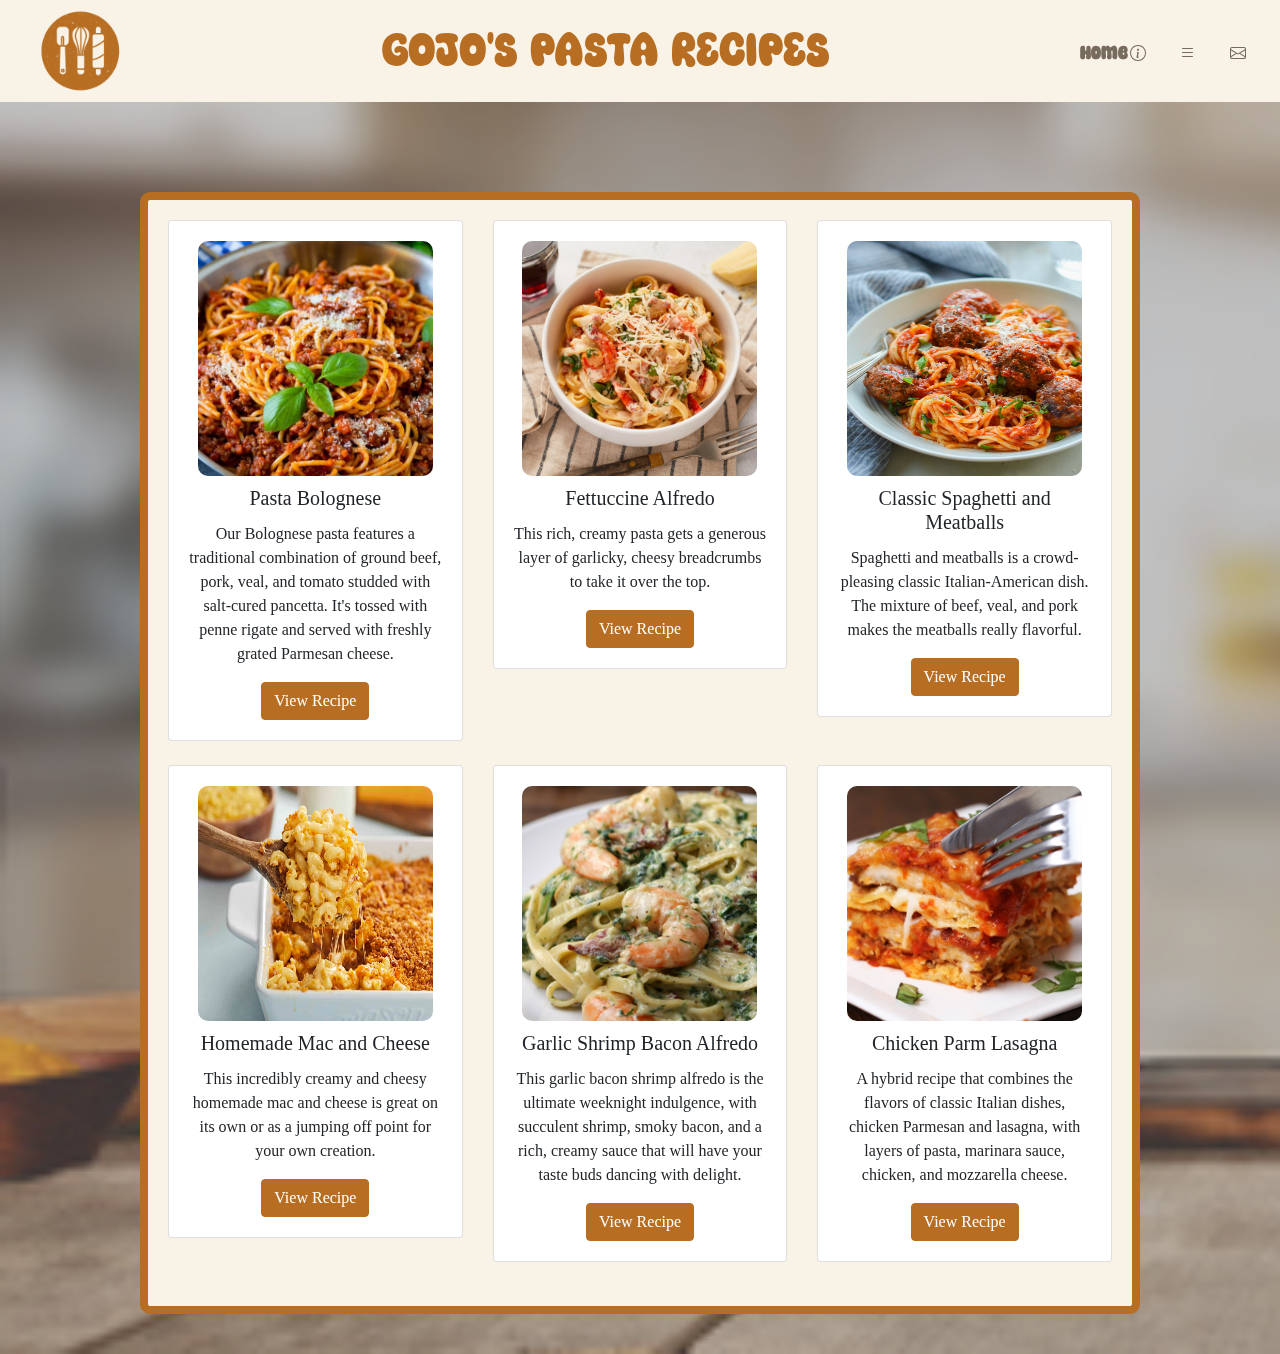
==== pasta.html @ 378a59ec "Add files via upload" ====
<!DOCTYPE html>
<html lang="en">
<head>
    <meta charset="UTF-8">
    <meta name="viewport" content="width=device-width, initial-scale=1.0">
    <title>Restaurant</title>
    <link rel="stylesheet" href="https://stackpath.bootstrapcdn.com/bootstrap/4.5.2/css/bootstrap.min.css">
    <link href="https://cdn.jsdelivr.net/npm/bootstrap-icons@1.8.1/font/bootstrap-icons.css" rel="stylesheet">
    <link rel="stylesheet" href="Assets/CSS/style.css">
  
</head>
<body background="Assets/Images/bg_kitchen.jpg">


    <header>
        <div class="container-fluid">
            <div class="row align-items-center">
                <div class="col-auto">
                    <img src="Assets/Images/gojo_logo.png" alt="Restaurant Logo" class="col-auto">
                </div>
                <div class="col">
                    <h1>GOJO'S PASTA RECIPES</h1>
                </div>
                <div class="col-auto ml-auto">
                    <nav>
                        <ul class="nav">
                            <li class="nav-item">
                                <a class="nav-link" href="index.html">Home </a>
                            </li>
                            <li class="nav-item">
                                <a class="nav-link" href="#about"><i class="bi bi-info-circle"></i></a>
                            </li>
                            <li class="nav-item">
                                <a class="nav-link" href="#menu"><i class="bi bi-list"></i></a>
                            </li>
                            <li class="nav-item">
                                <a class="nav-link" href="#contact"><i class="bi bi-envelope"></i></a>
                            </li>
                        </ul>
                    </nav>
                </div>
            </div>
        </div>
    </header>


    <section id="menu">
        <div class="container">
            <div class="row">
                <div class="col-md-4 mb-4">
                    <div class="card">
                        <div class="card-body">
                            <img src="Assets/Images/pasta_bolognese.jpg" alt="Pasta Bolognese" class="menu-image">
                            <h5 class="card-title">Pasta Bolognese</h5>
                            <p class="card-text">Our Bolognese pasta features a traditional combination of ground beef, pork, veal, and tomato studded with salt-cured pancetta. It's tossed with penne rigate and served with freshly grated Parmesan cheese.</p>
                            <a href="#" class="btn btn-primary recipe-link" data-recipe="pasta_bolognese">View Recipe</a>
                        </div>
                    </div>
                </div>
            
                <div class="col-md-4 mb-4">
                    <div class="card">
                        <div class="card-body">
                            <img src="Assets/Images/fettuccine_alfredo.jpeg" alt="Fettuccine Alfredo" class="menu-image">
                            <h5 class="card-title">Fettuccine Alfredo</h5>
                            <p class="card-text">This rich, creamy pasta gets a generous layer of garlicky, cheesy breadcrumbs to take it over the top.</p>
                            <a href="#" class="btn btn-primary recipe-link" data-recipe="fettuccine_alfredo">View Recipe</a>
                        </div>
                    </div>
                </div>
            
                <div class="col-md-4 mb-4">
                    <div class="card">
                        <div class="card-body">
                            <img src="Assets/Images/classic_meatspag.jpg" alt="Classic Spaghetti and Meatballs" class="menu-image">
                            <h5 class="card-title">Classic Spaghetti and Meatballs</h5>
                            <p class="card-text">Spaghetti and meatballs is a crowd-pleasing classic Italian-American dish. The mixture of beef, veal, and pork makes the meatballs really flavorful.</p>
                            <a href="#" class="btn btn-primary recipe-link" data-recipe="classic">View Recipe</a>
                        </div>
                    </div>
                </div>
            

                <div class="col-md-4 mb-4">
                    <div class="card">
                        <div class="card-body">
                            <img src="Assets/Images/mac_and_cheese.jpg" alt="Homemade Mac and Cheese" class="menu-image">
                            <h5 class="card-title">Homemade Mac and Cheese</h5>
                            <p class="card-text">This incredibly creamy and cheesy homemade mac and cheese is great on its own or as a jumping off point for your own creation.</p>
                            <a href="#" class="btn btn-primary recipe-link" data-recipe="mac_cheese">View Recipe</a>
                        </div>
                    </div>
                </div>
            
                <div class="col-md-4 mb-4">
                    <div class="card">
                        <div class="card-body">
                            <img src="Assets/Images/shrimp_eme.jpg" alt="Garlic Shrimp Bacon Alfredo" class="menu-image">
                            <h5 class="card-title">Garlic Shrimp Bacon Alfredo</h5>
                            <p class="card-text">This garlic bacon shrimp alfredo is the ultimate weeknight indulgence, with succulent shrimp, smoky bacon, and a rich, creamy sauce that will have your taste buds dancing with delight.</p>
                            <a href="#" class="btn btn-primary recipe-link" data-recipe="bacon_alfredo">View Recipe</a>
                        </div>
                    </div>
                </div>
            
                <div class="col-md-4 mb-4">
                    <div class="card">
                        <div class="card-body">
                            <img src="Assets/Images/chicken_lasagna.jpg" alt="Chicken Parm Lasagna" class="menu-image">
                            <h5 class="card-title">Chicken Parm Lasagna</h5>
                            <p class="card-text">A hybrid recipe that combines the flavors of classic Italian dishes, chicken Parmesan and lasagna, with layers of pasta, marinara sauce, chicken, and mozzarella cheese.</p>
                            <a href="#" class="btn btn-primary recipe-link" data-recipe="parm_lasagna">View Recipe</a>
                        </div>
                    </div>
                </div>
            </div>
        </div>
    </section>


    <div class="recipe-info" id="recipe-info" style="display: none;">
        <div class="container">
            <div class="row">
                <div class="col-md-12 mb-4">
                    <div class="card">
                        <div class="card-body">
                            <div id="recipe-details">
                        
                            </div>
                            <button class="btn btn-secondary back-btn">Back to Menu</button>
                        </div>
                    </div>
                </div>
            </div>
        </div>
    </div>


    <script src="https://stackpath.bootstrapcdn.com/bootstrap/4.5.2/js/bootstrap.min.js"></script>
    <script src="Assets/JS/script.js"></script>
   
</body>
</html>
---- Assets/CSS/style.css ----
body {
    font-family: Arial, sans-serif;
    margin: 0;
    padding: 0;
    background-color: #EBE3D5;
    backdrop-filter: blur(5px);
    backdrop-filter: contrast(0.6);
    background-repeat: no-repeat;
    background-size: cover;
}

header {
    background-color: #F9F2E7; 
    color: #B76E22; 
    padding: 1px;
    text-align: center;
    font-family: 'gojofont';
    font-weight: bold;
    margin-bottom: 50px;
}

@font-face {
    font-family: 'gojofont';
    src: url('./Fonts/Super Happy Personal Use.ttf') format('truetype'); 
}

nav ul {
    list-style-type: none;
    padding: 0;
}

nav ul li {
    display: inline;
    margin-right: 20px;
}

nav ul li a {
    color: #776B5D;
    text-decoration: none;
}

.container {
    max-width: 1000px;
    margin: 0 auto;
    padding: 20px;
    background-color: #F9F2E7;
    border-radius: 10px;
    border: 8px solid #B76E22;
}

.container2 {
    max-width: 1000px;
    margin: 0 auto;
    padding: 20px;
    background-color: #F9F2E7;
    border-radius: 10px;
    border: 8px solid #B76E22;
}

section {
    padding: 40px 0;
    text-align: center;
    font-family: Georgia, 'Times New Roman', Times, serif;
}

footer {
    background-color: #776B5D;
    color: #fff;
    text-align: center;
    padding: 20px;
    margin-top: 50px;
}

.menu-item img {
    width: 235px;
    height: auto;
    border: 10px solid #B76E22;
    border-radius: 200px;
    margin-top: 20px;
    margin-bottom: 20px;
}

.col-auto img {
    width: 130px;
    height: auto;
}

.nav-item {
    width: 30px;
    height: auto;
}

h3 {
    text-align: justify;
    font-family: sans-serif;
    font-size: 17px;
    
}

h4 {
    padding-top: 20px;
    font-family: Georgia, 'Times New Roman', Times, serif;
    font-weight: 300;

}

.menu-item img {
    width: 235px;
    height: auto;
    transition: transform 0.2s ease-in-out;
}

.menu-item img:hover {
    transform: scale(1.10);
}

.info-box {
    display: none;
    position: absolute;
    top: 0;
    left: 50%;
    transform: translateX(-50%);
    background-color: rgba(255, 243, 205, 0.9);
    padding: 10px;
    border-radius: 20px;
    box-shadow: 0 2px 5px rgba(0, 0, 0, 0.2);
    font-family: sans-serif;
}

.info-box.show-info {
    display: block;
}

.h5 {
    font-family: sans-serif;
    font-weight: bolder;
}

#contact-form {
    display: flex;
    flex-direction: column;
    align-items: center;
}

#contact-form input,
#contact-form textarea {
    margin-bottom: 10px;
    width: 80%;
    background-color: #F9F2E7;
    color: #685a4a;
    border: 3px solid #B76E22;
    cursor: pointer;
    border-radius: 10px;
    margin: 0 auto;
    margin-bottom: 10px;
}

#contact-form button {
    width: 25%;
    padding: 10px;
    background-color: #F9F2E7;
    color: #685a4a;
    border: 5px solid #B76E22;
    cursor: pointer;
    border-radius: 50px;
}

.hidden {
    display: none;
}

#message-sent {
    font-weight: bold;
    color: #685a4a;
    margin-top: 10px;
}

#message-input {
    width: 80%;
    height: 80px
}

.container1 {
    max-width: 600px;
    margin: 0 auto;
    padding: 20px;
    background-color: #F9F2E7;
    border-radius: 10px;
    border: 8px solid #B76E22;
}

.recipe-info {
    display: none;
    padding: 20px;
    border-radius: 5px;
    z-index: 9999;
}

.footer {
    margin-top: 150px;
    width: 100%;
    padding: 15px 15%;
    background: #F9F2E7;
    color: black;
    display: grid;
    grid-template-columns: repeat(4, 1fr); 
    justify-items: center; 
    align-items: center;
    font-family: 'Trebuchet MS', 'Lucida Sans Unicode', 'Lucida Grande', 'Lucida Sans', Arial, sans-serif;
}

.footer div {
    text-align: center;
}

.footer div h3 {
    font-weight: 300;
    margin-bottom: 30px;
    letter-spacing: 1px;
}

.footer a {
    text-decoration: none;
    color: black;
}

.footer a:hover {
    text-decoration: underline;
}

.col-1,
.col-2,
.col-3,
.col-4 {
    text-align: center; 
    width: 300px;
    max-width: 600px;
    margin: 0 auto;
    padding: 20px;
    align-items: center;
}

.col-1 {
    margin-right: 10px;
}

.col-2 {
    margin-right: 10px; 
}

.col-3 {
    margin-right: 10px;
}

.h6 {
    text-align: center;
    font-family: fantasy;
    font-weight: bold;
    font-size: 17px;
}

.landing-page {
    max-width: 600px;
    margin: 0 auto;
    padding: 20px;
    background-color: #F9F2E7;
    border-radius: 10px;
    border: 8px solid #B76E22;
    margin-bottom: 30px;
    margin-top: 30px;
}

.card img {
    width: 235px;
    height: 235px;
    border-radius: 10px;
    margin-bottom: 10px;
}

.landing-page button {
    width: 100%;
    padding: 10px;
    background-color: #F9F2E7;
    color: #685a4a;
    border: 5px solid #B76E22;
    cursor: pointer;
    border-radius: 50px;
}

.btn-primary {
    background-color: #B76E22; 
    border-color: #B76E22; 
}

.btn-primary:hover {
    background-color: #804f1c; 
    border-color: #c9a177; 
}

.btn-primary:active,
.btn-primary:focus {
    background-color: #804f1c; 
    border-color: #c9a177; 
}
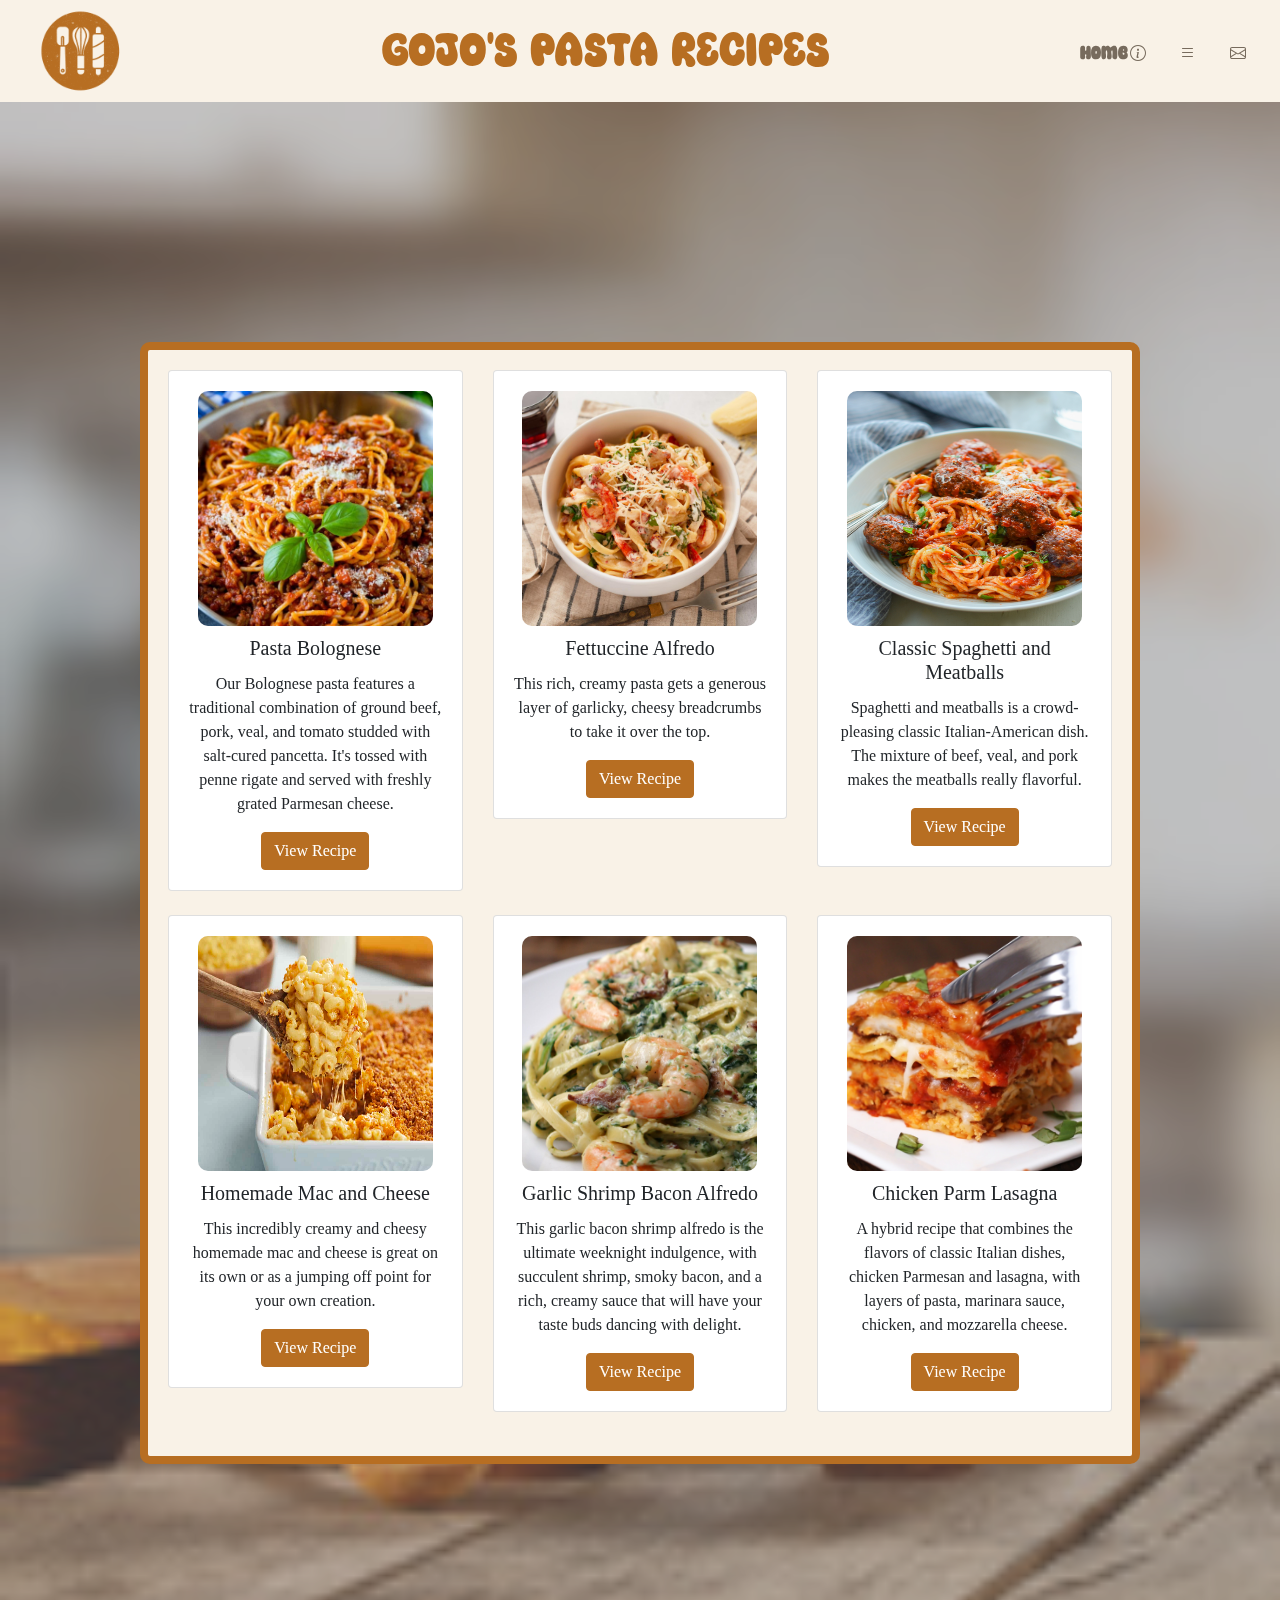
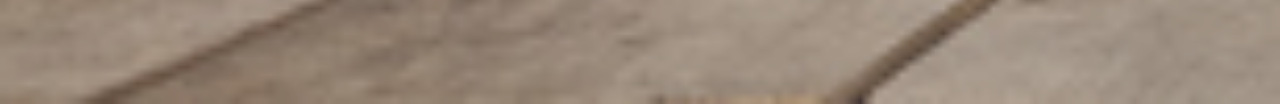
==== commit 4ec8ea28: "Add files via upload" ====
--- a/pasta.html
+++ b/pasta.html
@@ -3,7 +3,7 @@
 <head>
     <meta charset="UTF-8">
     <meta name="viewport" content="width=device-width, initial-scale=1.0">
-    <title>Restaurant</title>
+    <title>Gojo's Pasta Recipes</title>
     <link rel="stylesheet" href="https://stackpath.bootstrapcdn.com/bootstrap/4.5.2/css/bootstrap.min.css">
     <link href="https://cdn.jsdelivr.net/npm/bootstrap-icons@1.8.1/font/bootstrap-icons.css" rel="stylesheet">
     <link rel="stylesheet" href="Assets/CSS/style.css">
@@ -25,7 +25,7 @@
                     <nav>
                         <ul class="nav">
                             <li class="nav-item">
-                                <a class="nav-link" href="index.html">Home </a>
+                                <a class="nav-link" href="index.html">Home</a>
                             </li>
                             <li class="nav-item">
                                 <a class="nav-link" href="#about"><i class="bi bi-info-circle"></i></a>
@@ -45,7 +45,7 @@
 
 
     <section id="menu">
-        <div class="container">
+        <div class="container4">
             <div class="row">
                 <div class="col-md-4 mb-4">
                     <div class="card">
@@ -58,6 +58,8 @@
                     </div>
                 </div>
             
+
+
                 <div class="col-md-4 mb-4">
                     <div class="card">
                         <div class="card-body">
--- a/Assets/CSS/style.css
+++ b/Assets/CSS/style.css
@@ -16,7 +16,7 @@
     text-align: center;
     font-family: 'gojofont';
     font-weight: bold;
-    margin-bottom: 50px;
+    margin-bottom: 200px;
 }
 
 @font-face {
@@ -46,6 +46,7 @@
     background-color: #F9F2E7;
     border-radius: 10px;
     border: 8px solid #B76E22;
+    margin-bottom: 200px;
 }
 
 .container2 {
@@ -55,6 +56,7 @@
     background-color: #F9F2E7;
     border-radius: 10px;
     border: 8px solid #B76E22;
+    margin-top: 100px;
 }
 
 section {
@@ -187,6 +189,7 @@
     background-color: #F9F2E7;
     border-radius: 10px;
     border: 8px solid #B76E22;
+    margin-bottom: 100px;
 }
 
 .recipe-info {
@@ -302,3 +305,18 @@
     background-color: #804f1c; 
     border-color: #c9a177; 
 }
+
+.container4 {
+    max-width: 1000px;
+    margin: 0 auto;
+    padding: 20px;
+    background-color: #F9F2E7;
+    border-radius: 10px;
+    border: 8px solid #B76E22;
+    margin-bottom: 200px;
+}
+
+.back-btn {
+    color: #F9F2E7;
+    background-color: #B76E22;
+}
